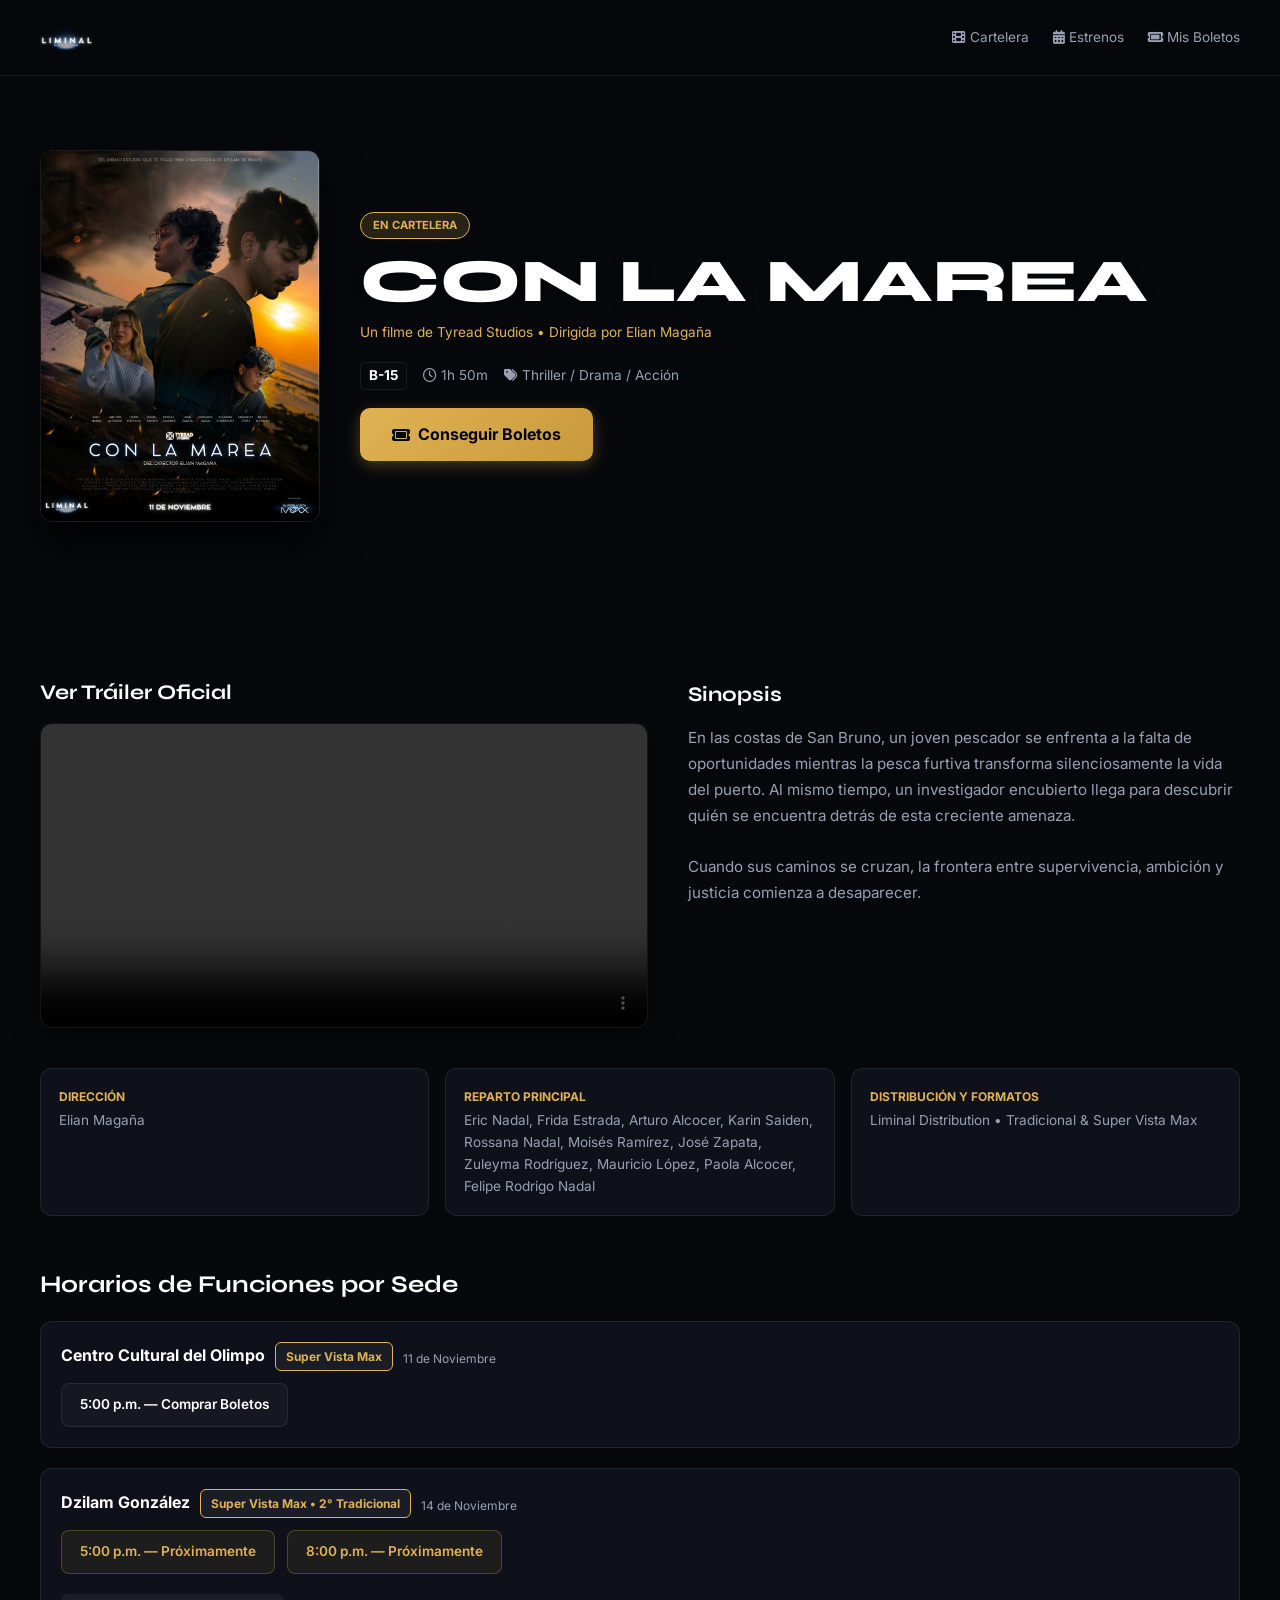
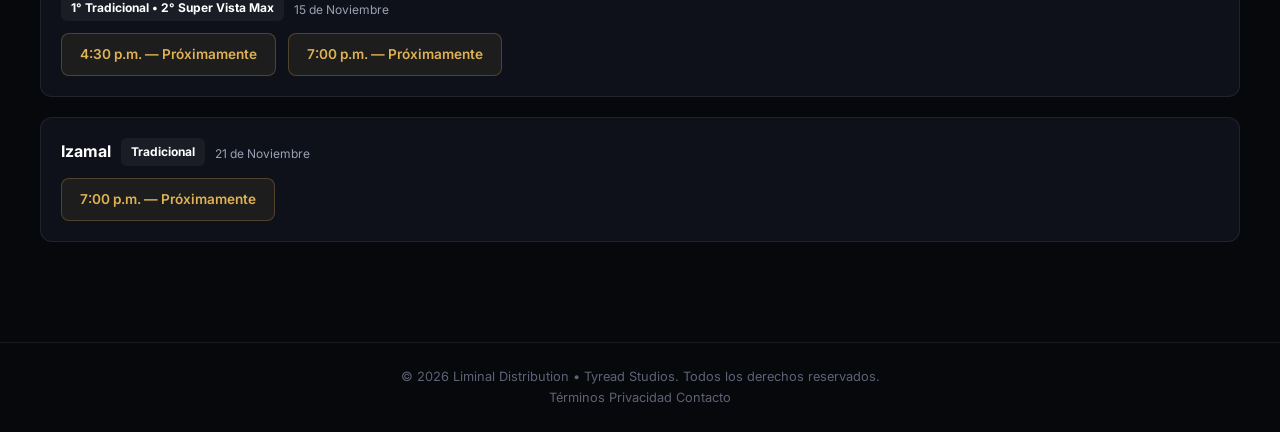
==== index.html @ 0b99918a "Add files via upload" ====
<!DOCTYPE html>
<html lang="es">
<head>
  <meta charset="UTF-8">
  <meta name="viewport" content="width=device-width, initial-scale=1.0">
  <title>Liminal Distribution - Con la Marea</title>
  <link rel="stylesheet" href="https://cdnjs.cloudflare.com/ajax/libs/font-awesome/6.4.0/css/all.min.css">
  <link rel="icon" type="image/png" href="img/icono.png">
  <link rel="stylesheet" href="style.css">
</head>
<body>
  <!-- HEADER -->
  <header class="header">
    <div class="container nav-container">
      <a href="index.html" class="logo-link">
        <img src="img/5.png" alt="Liminal Distribution" class="main-logo">
      </a>
      <nav class="nav-menu">
        <a href="#"><i class="fa-solid fa-film"></i> Cartelera</a>
        <a href="#"><i class="fa-solid fa-calendar-days"></i> Estrenos</a>
        <a href="#"><i class="fa-solid fa-ticket"></i> Mis Boletos</a>
      </nav>
    </div>
  </header>

  <!-- HERO SECTION -->
  <section class="hero-section">
    <video class="hero-video" autoplay loop muted playsinline>
      <source src="Videos/trailer.mp4" type="video/mp4">
      Tu navegador no soporta videos HTML5.
    </video>
    <div class="hero-overlay"></div>
    <div class="container hero-content">
      <div class="poster-wrapper">
        <img src="img/POSTER CON LA MAREA.jpeg" alt="Póster Con La Marea" class="poster-img">
      </div>
      <div class="movie-info">
        <span class="badge">EN CARTELERA</span>
        <h1 class="movie-title">CON LA MAREA</h1>
        <p class="studio-tag">Un filme de Tyread Studios • Dirigida por Elian Magaña</p>
        <div class="movie-meta">
          <span class="rating">B-15</span>
          <span><i class="fa-regular fa-clock"></i> 1h 50m</span>
          <span><i class="fa-solid fa-tags"></i> Thriller / Drama / Acción</span>
        </div>
        <a href="#horarios" class="btn-primary">
          <i class="fa-solid fa-ticket"></i> Conseguir Boletos
        </a>
      </div>
    </div>
  </section>

  <main class="container main-content">
    <!-- TRÁILER + SINOPSIS -->
    <section class="trailer-synopsis-grid">
      <div class="trailer-box">
        <h2>Ver Tráiler Oficial</h2>
        <div class="trailer-container">
          <video class="trailer-video" controls>
            <source src="Videos/trailer.mp4" type="video/mp4">
            Tu navegador no soporta la reproducción de video.
          </video>
        </div>
      </div>
      <div class="synopsis-box">
        <h2>Sinopsis</h2>
        <p class="synopsis-text">
          En las costas de San Bruno, un joven pescador se enfrenta a la falta de oportunidades mientras la pesca furtiva transforma silenciosamente la vida del puerto. Al mismo tiempo, un investigador encubierto llega para descubrir quién se encuentra detrás de esta creciente amenaza.<br><br>
          Cuando sus caminos se cruzan, la frontera entre supervivencia, ambición y justicia comienza a desaparecer.
        </p>
      </div>
    </section>

    <!-- CRÉDITOS -->
    <section class="movie-details">
      <div class="credits-grid">
        <div class="credit-item">
          <h3>Dirección</h3>
          <p>Elian Magaña</p>
        </div>
        <div class="credit-item">
          <h3>Reparto Principal</h3>
          <p>Eric Nadal, Frida Estrada, Arturo Alcocer, Karin Saiden, Rossana Nadal, Moisés Ramírez, José Zapata, Zuleyma Rodríguez, Mauricio López, Paola Alcocer, Felipe Rodrigo Nadal</p>
        </div>
        <div class="credit-item">
          <h3>Distribución y Formatos</h3>
          <p>Liminal Distribution • Tradicional & Super Vista Max</p>
        </div>
      </div>
    </section>

    <!-- HORARIOS & ENLACE DE COMPRA -->
    <section id="horarios" class="showtimes-section">
      <h2>Horarios de Funciones por Sede</h2>
      
      <div class="showtime-group">
        <div class="format-header">
          <h3>Centro Cultural del Olimpo</h3>
          <span class="format-tag imax">Super Vista Max</span>
          <span class="format-sub">11 de Noviembre</span>
        </div>
        <div class="showtime-list">
          <!-- ✅ ENLACE CORRECTO Y ASEGURADO -->
          <a href="asientos.html" class="time-slot" style="position:relative; z-index:999; cursor:pointer;">
            5:00 p.m. — Comprar Boletos
          </a>
        </div>
      </div>

      <div class="showtime-group">
        <div class="format-header">
          <h3>Dzilam González</h3>
          <span class="format-tag imax">Super Vista Max • 2° Tradicional</span>
          <span class="format-sub">14 de Noviembre</span>
        </div>
        <div class="showtime-list">
          <span class="time-slot soon">5:00 p.m. — Próximamente</span>
          <span class="time-slot soon">8:00 p.m. — Próximamente</span>
        </div>
        <div class="format-header" style="margin-top: 20px;">
          <span class="format-tag">1° Tradicional • 2° Super Vista Max</span>
          <span class="format-sub">15 de Noviembre</span>
        </div>
        <div class="showtime-list">
          <span class="time-slot soon">4:30 p.m. — Próximamente</span>
          <span class="time-slot soon">7:00 p.m. — Próximamente</span>
        </div>
      </div>

      <div class="showtime-group">
        <div class="format-header">
          <h3>Izamal</h3>
          <span class="format-tag">Tradicional</span>
          <span class="format-sub">21 de Noviembre</span>
        </div>
        <div class="showtime-list">
          <span class="time-slot soon">7:00 p.m. — Próximamente</span>
        </div>
      </div>
    </section>
  </main>

  <footer class="footer">
    <div class="container footer-content">
      <p>&copy; 2026 Liminal Distribution • Tyread Studios. Todos los derechos reservados.</p>
      <div class="footer-links">
        <a href="#">Términos</a>
        <a href="#">Privacidad</a>
        <a href="#">Contacto</a>
      </div>
    </div>
  </footer>
</body>
</html>
---- style.css ----
/* =========================================================
   LIMINAL DISTRIBUTION - ESTILOS ELEGANTES Y CINEMATOGRÁFICOS
========================================================= */
@import url('https://fonts.googleapis.com/css2?family=Inter:wght@300;400;500;600;700&family=Syne:wght@700;800;900&display=swap');

:root {
  --bg-dark: #07080c;
  --bg-card: rgba(16, 19, 27, 0.9);
  --bg-card-hover: #1b202e;
  
  --text-main: #ffffff;
  --text-muted: #9aa0b4;
  --text-dim: #5d6375;
  
  --primary: #e50914;
  --primary-hover: #ff1f2a;
  --primary-glow: rgba(229, 9, 20, 0.4);
  
  --gold: #dfb253;
  --gold-glow: rgba(223, 178, 83, 0.25);
  
  --border-subtle: rgba(255, 255, 255, 0.08);
  --font-heading: 'Syne', sans-serif;
  --font-body: 'Inter', sans-serif;
}

* {
  box-sizing: border-box;
  margin: 0;
  padding: 0;
}

body {
  background-color: var(--bg-dark);
  color: var(--text-main);
  font-family: var(--font-body);
  line-height: 1.6;
  -webkit-font-smoothing: antialiased;
}

a {
  color: inherit;
  text-decoration: none;
}

.container {
  width: min(1200px, calc(100% - 32px));
  margin: 0 auto;
}

/* HEADER & LOGO */
.header {
  position: sticky;
  top: 0;
  z-index: 100;
  background: rgba(7, 8, 12, 0.92);
  backdrop-filter: blur(16px);
  border-bottom: 1px solid var(--border-subtle);
}

.nav-container {
  min-height: 75px;
  display: flex;
  align-items: center;
  justify-content: space-between;
}

.main-logo {
  max-height: 42px;
  width: auto;
  display: block;
  object-fit: contain;
}

.nav-menu {
  display: flex;
  gap: 24px;
}

.nav-menu a, .back-link {
  color: var(--text-muted);
  font-size: 0.85rem;
  transition: color 0.2s ease;
}

.nav-menu a:hover, .back-link:hover {
  color: var(--gold);
}

/* HERO SECTION CON VIDEO DE FONDO */
.hero-section {
  position: relative;
  min-height: 520px;
  display: flex;
  align-items: center;
  overflow: hidden;
}

.hero-video {
  position: absolute;
  top: 50%;
  left: 50%;
  min-width: 100%;
  min-height: 100%;
  width: auto;
  height: auto;
  z-index: 0;
  transform: translate(-50%, -50%);
  object-fit: cover;
  filter: brightness(0.4) contrast(1.1);
}

.hero-overlay {
  position: absolute;
  inset: 0;
  z-index: 1;
  background: linear-gradient(180deg, rgba(7,8,12,0.4) 0%, rgba(7,8,12,0.7) 60%, var(--bg-dark) 100%);
}

.hero-content {
  position: relative;
  z-index: 2;
  display: grid;
  grid-template-columns: 280px 1fr;
  gap: 40px;
  align-items: center;
  padding: 60px 0;
}

.poster-wrapper {
  max-width: 280px;
  width: 100%;
  border-radius: 12px;
  overflow: hidden;
  box-shadow: 0 20px 40px rgba(0, 0, 0, 0.8);
  border: 1px solid var(--border-subtle);
}

.poster-img {
  width: 100%;
  height: auto;
  display: block;
  object-fit: cover;
}

.badge {
  display: inline-block;
  padding: 4px 12px;
  background: rgba(223, 178, 83, 0.15);
  border: 1px solid var(--gold);
  border-radius: 20px;
  color: var(--gold);
  font-size: 0.7rem;
  font-weight: 700;
  text-transform: uppercase;
}

.movie-title {
  font-family: var(--font-heading);
  font-size: clamp(2.2rem, 5vw, 3.8rem);
  font-weight: 800;
  line-height: 1.1;
  color: #ffffff;
  margin-top: 10px;
  text-shadow: 0 2px 10px rgba(0,0,0,0.5);
}

.studio-tag {
  color: var(--gold);
  font-size: 0.85rem;
  margin-top: 6px;
}

.movie-meta {
  display: flex;
  align-items: center;
  gap: 16px;
  margin: 18px 0;
  color: var(--text-muted);
  font-size: 0.85rem;
  flex-wrap: wrap;
}

.rating {
  padding: 2px 8px;
  border: 1px solid var(--border-subtle);
  border-radius: 4px;
  color: #fff;
  font-weight: 700;
}

.btn-primary {
  display: inline-flex;
  align-items: center;
  gap: 8px;
  padding: 12px 28px;
  background: var(--primary);
  color: #fff;
  border-radius: 8px;
  font-weight: 700;
  transition: all 0.25s ease;
  border: none;
  cursor: pointer;
  font-size: 1rem;
}

.btn-primary:hover {
  background: var(--primary-hover);
  transform: translateY(-2px);
  box-shadow: 0 6px 20px var(--primary-glow);
}

/* CONTENIDO Y HORARIOS */
.main-content {
  padding: 40px 0;
}

.main-content h2 {
  font-family: var(--font-heading);
  font-size: 1.5rem;
  margin-bottom: 16px;
  color: #fff;
}

.synopsis-text {
  color: var(--text-muted);
  font-size: 0.95rem;
  max-width: 800px;
  line-height: 1.7;
}

.credits-grid {
  display: grid;
  grid-template-columns: repeat(auto-fit, minmax(220px, 1fr));
  gap: 16px;
  margin-top: 24px;
}

.credit-item {
  padding: 18px;
  background: var(--bg-card);
  border: 1px solid var(--border-subtle);
  border-radius: 12px;
}

.credit-item h3 {
  color: var(--gold);
  font-size: 0.75rem;
  text-transform: uppercase;
  margin-bottom: 4px;
}

.credit-item p {
  color: var(--text-muted);
  font-size: 0.85rem;
}

.showtimes-section {
  margin-top: 50px;
}

.showtime-group {
  padding: 20px;
  background: var(--bg-card);
  border: 1px solid var(--border-subtle);
  border-radius: 12px;
  margin-bottom: 20px;
}

.format-header {
  display: flex;
  align-items: center;
  gap: 10px;
  flex-wrap: wrap;
}

.format-header h3 {
  font-size: 1rem;
}

.format-tag {
  display: inline-block;
  padding: 4px 10px;
  background: rgba(255, 255, 255, 0.05);
  border-radius: 6px;
  font-size: 0.75rem;
  font-weight: 700;
}

.format-tag.imax {
  color: var(--gold);
  border: 1px solid var(--gold);
}

.format-sub {
  display: block;
  color: var(--text-muted);
  font-size: 0.75rem;
  margin-top: 4px;
}

.showtime-list {
  display: flex;
  gap: 12px;
  margin-top: 12px;
  flex-wrap: wrap;
}

.time-slot {
  padding: 10px 18px;
  background: #151821;
  border: 1px solid var(--border-subtle);
  border-radius: 8px;
  font-size: 0.85rem;
  font-weight: 600;
  transition: all 0.2s ease;
}

.time-slot:hover {
  background: var(--primary);
  border-color: var(--primary);
}

/* =========================================================
   MAPA DE ASIENTOS — AJUSTADO AL PLANO FÍSICO
========================================================= */
.lz-seat-page {
  padding: 30px 0;
}

.lz-booking-header {
  margin-bottom: 24px;
}

.back-btn {
  color: var(--text-muted);
  font-size: 0.85rem;
  display: inline-flex;
  align-items: center;
  gap: 6px;
  margin-bottom: 12px;
}

.back-btn:hover {
  color: var(--gold);
}

.lz-movie-heading h1 {
  font-family: var(--font-heading);
  font-size: 1.8rem;
  margin: 4px 0;
}

.lz-eyebrow {
  color: var(--gold);
  font-size: 0.7rem;
  font-weight: 700;
  letter-spacing: 2px;
  text-transform: uppercase;
}

.lz-booking-layout {
  display: grid;
  grid-template-columns: 1fr 320px;
  gap: 24px;
}

.lz-map-card {
  background: var(--bg-card);
  border: 1px solid var(--border-subtle);
  border-radius: 16px;
  padding: 24px;
  display: flex;
  flex-direction: column;
}

.lz-map-header {
  display: flex;
  justify-content: space-between;
  align-items: flex-start;
  flex-wrap: wrap;
  gap: 16px;
  margin-bottom: 16px;
}

.lz-section-label {
  color: var(--gold);
  font-size: 0.7rem;
  font-weight: 700;
  text-transform: uppercase;
}

.lz-map-card h2 {
  font-size: 1.2rem;
  margin: 4px 0;
}

.lz-map-card p {
  font-size: 0.85rem;
  color: var(--text-muted);
}

.lz-timer {
  display: flex;
  align-items: center;
  gap: 10px;
  padding: 8px 14px;
  background: rgba(255,255,255,0.03);
  border: 1px solid var(--border-subtle);
  border-radius: 8px;
  white-space: nowrap;
}

.lz-timer small {
  display: block;
  font-size: 0.7rem;
  color: var(--text-dim);
}

.lz-seat-status {
  display: flex;
  justify-content: center;
  gap: 24px;
  margin: 20px 0;
  font-size: 0.8rem;
  color: var(--text-muted);
  flex-wrap: wrap;
}

.lz-status-dot {
  display: inline-block;
  width: 12px;
  height: 12px;
  border-radius: 3px;
  margin-right: 6px;
  vertical-align: middle;
}

.lz-status-dot.available { background: #222630; border: 1px solid #383e4e; }
.lz-status-dot.selected { background: var(--primary); }
.lz-status-dot.occupied { background: #0d0e12; border: 1px solid #1a1d25; }

/* ESCENARIO / PANTALLA */
.lz-screen-zone {
  text-align: center;
  margin-bottom: 30px;
}

.lz-screen {
  height: 8px;
  background: linear-gradient(180deg, #ffffff 0%, rgba(255,255,255,0.1) 100%);
  border-radius: 50% 50% 0 0 / 100% 100% 0 0;
  box-shadow: 0 0 20px rgba(255,255,255,0.5);
  max-width: 400px;
  margin: 0 auto;
}

.lz-screen-text {
  font-size: 0.65rem;
  letter-spacing: 3px;
  color: var(--text-dim);
  margin-top: 8px;
}

/* MAPA DE ASIENTOS */
.lz-theater-scroll {
  width: 100%;
  overflow-x: auto;
  padding-bottom: 12px;
}

.lz-theater-map {
  display: flex;
  flex-direction: column;
  align-items: center;
  gap: 8px;
  min-width: 580px;
  margin: 0 auto;
}

.lz-seat-row {
  display: flex;
  align-items: center;
  gap: 8px;
}

/* Separación visual después de la fila I */
.lz-seat-row.row-separator {
  margin-top: 20px;
  padding-top: 12px;
  border-top: 1px dashed rgba(255, 255, 255, 0.1);
}

.lz-row-label {
  width: 20px;
  color: var(--gold);
  font-size: 0.75rem;
  font-weight: 700;
  text-align: center;
  flex-shrink: 0;
}

.lz-seat-group {
  display: flex;
  gap: 5px;
}

/* Asiento individual */
.lz-seat {
  width: 26px;
  height: 26px;
  background-color: #222630;
  border: 1px solid #383e4e;
  border-radius: 4px;
  color: #a0a6b8;
  font-size: 0.65rem;
  font-weight: 600;
  cursor: pointer;
  display: inline-flex;
  align-items: center;
  justify-content: center;
  transition: all 0.15s ease;
  flex-shrink: 0;
}

.lz-seat:hover:not(:disabled) {
  border-color: var(--gold);
  color: #fff;
  transform: scale(1.08);
}

.lz-seat.selected {
  background-color: var(--primary);
  border-color: #ff4d55;
  color: #fff;
  box-shadow: 0 0 8px var(--primary-glow);
}

.lz-seat.occupied {
  background-color: #0d0e12;
  border-color: transparent;
  color: #2a2d38;
  cursor: not-allowed;
  opacity: 0.6;
}

/* BOTÓN LIMPIAR */
.lz-map-footer {
  margin-top: 20px;
  display: flex;
  justify-content: flex-start;
}

.lz-clear-btn {
  display: inline-flex;
  align-items: center;
  gap: 8px;
  padding: 8px 16px;
  background: rgba(255, 255, 255, 0.04);
  border: 1px solid var(--border-subtle);
  border-radius: 6px;
  color: var(--text-muted);
  font-size: 0.8rem;
  font-weight: 500;
  cursor: pointer;
  transition: all 0.2s ease;
}

.lz-clear-btn:hover {
  background: rgba(255, 255, 255, 0.08);
  color: #fff;
  border-color: rgba(255, 255, 255, 0.2);
}

/* RESUMEN */
.lz-summary-card {
  background: var(--bg-card);
  border: 1px solid var(--border-subtle);
  border-radius: 16px;
  padding: 24px;
  display: flex;
  flex-direction: column;
  gap: 16px;
  position: sticky;
  top: 90px;
}

.lz-summary-heading {
  display: flex;
  align-items: center;
  gap: 12px;
}

.lz-summary-icon {
  width: 40px;
  height: 40px;
  background: rgba(223, 178, 83, 0.1);
  color: var(--gold);
  border-radius: 8px;
  display: flex;
  align-items: center;
  justify-content: center;
  font-size: 1.1rem;
}

.lz-summary-heading span {
  font-size: 0.75rem;
  color: var(--text-dim);
  text-transform: uppercase;
  letter-spacing: 1px;
}

.lz-summary-card h2 {
  font-size: 1.1rem;
}

.lz-film-box {
  display: flex;
  align-items: center;
  gap: 12px;
  padding: 12px;
  background: rgba(0,0,0,0.3);
  border-radius: 8px;
}

.lz-film-icon {
  color: var(--gold);
  font-size: 1.2rem;
}

.lz-film-box strong {
  display: block;
  font-size: 0.9rem;
}

.lz-film-box span {
  font-size: 0.8rem;
  color: var(--text-muted);
}

.lz-summary-list {
  display: flex;
  flex-direction: column;
  gap: 10px;
}

.lz-summary-row {
  display: flex;
  justify-content: space-between;
  font-size: 0.85rem;
  color: var(--text-muted);
}

.lz-summary-row strong {
  color: #fff;
}

.lz-divider {
  height: 1px;
  background: var(--border-subtle);
}

.lz-total {
  display: flex;
  justify-content: space-between;
  align-items: center;
  font-size: 1.1rem;
  font-weight: 700;
  padding-top: 4px;
}

.lz-pay-btn {
  width: 100%;
  padding: 14px;
  border: none;
  border-radius: 8px;
  background: #222630;
  color: var(--text-dim);
  font-weight: 700;
  cursor: not-allowed;
  transition: all 0.2s ease;
  font-size: 1rem;
}

.lz-pay-btn.active {
  background: var(--primary);
  color: #fff;
  cursor: pointer;
}

.lz-pay-btn.active:hover {
  background: var(--primary-hover);
  box-shadow: 0 4px 15px var(--primary-glow);
  transform: translateY(-1px);
}

.lz-security {
  text-align: center;
  font-size: 0.75rem;
  color: var(--text-dim);
}

/* RESPONSIVE */
@media (max-width: 850px) {
  .lz-booking-layout {
    grid-template-columns: 1fr;
  }
  .lz-summary-card {
    position: static;
  }
}
/* =========================================================
   ESTILOS PARA ASIENTOS ACCESIBLES
========================================================= */
.lz-status-dot.accessible { 
  background: #2385bb; 
  border: 1px solid #2ea4e0; 
}

.lz-seat-accessible {
  background-color: #1a4d6b;
  border-color: #2385bb;
  color: #94d2f0;
  width: 36px;
}

.lz-seat-accessible:hover:not(:disabled) {
  border-color: #5ac8fa;
  color: #fff;
  transform: scale(1.08);
}

.lz-seat-accessible.selected {
  background-color: #2385bb;
  border-color: #5ac8fa;
  color: #fff;
  box-shadow: 0 0 8px rgba(90, 200, 250, 0.4);
}

/* Botón de pago como enlace */
a.lz-pay-btn {
  text-decoration: none;
  display: inline-flex;
  align-items: center;
  justify-content: center;
  gap: 8px;
}

a.lz-pay-btn:disabled {
  pointer-events: none;
}
/* =========================================================
   PIE DE PÁGINA
========================================================= */
.footer {
  text-align: center;
  padding: 24px 0;
  margin-top: 40px;
  border-top: 1px solid var(--border-subtle);
  color: var(--text-dim);
  font-size: 0.8rem;
}

/* Asientos accesibles */
.lz-status-dot.accessible { 
  background: #2385bb; 
  border: 1px solid #2ea4e0; 
}

.lz-seat-accessible {
  background-color: #1a4d6b;
  border-color: #2385bb;
  color: #94d2f0;
  width: 36px;
}

.lz-seat-accessible:hover:not(:disabled) {
  border-color: #5ac8fa;
  color: #fff;
  transform: scale(1.08);
}

.lz-seat-accessible.selected {
  background-color: #2385bb;
  border-color: #5ac8fa;
  color: #fff;
  box-shadow: 0 0 8px rgba(90, 200, 250, 0.4);
}

/* Botón de pago como enlace */
a.lz-pay-btn {
  text-decoration: none;
  display: inline-flex;
  align-items: center;
  justify-content: center;
  gap: 8px;
}

a.lz-pay-btn:disabled {
  pointer-events: none;
}
/* =========================================================
   TRÁILER ABAJO — SIN PÓSTER EN EL VIDEO
========================================================= */
.trailer-section {
  margin: 40px 0;
}

.trailer-section h2 {
  font-family: var(--font-heading);
  font-size: 1.3rem;
  margin-bottom: 14px;
  color: #fff;
}

.trailer-container {
  max-width: 720px;
  width: 100%;
  border-radius: 12px;
  overflow: hidden;
  border: 1px solid var(--border-subtle);
  background: #000;
  box-shadow: 0 6px 24px rgba(0, 0, 0, 0.5);
}

.trailer-video {
  width: 100%;
  height: auto;
  display: block;
}

/* =========================================================
   HORARIOS — ESTILO "PRÓXIMAMENTE"
========================================================= */
.time-slot.soon {
  background: rgba(223, 178, 83, 0.08);
  border-color: rgba(223, 178, 83, 0.25);
  color: var(--gold);
  cursor: default;
  pointer-events: none;
}

.time-slot.soon:hover {
  background: rgba(223, 178, 83, 0.12);
  border-color: var(--gold);
}
/* =========================================================
   TRÁILER Y SINOPSIS — LADO A LADO BIEN ALINEADOS
========================================================= */
.trailer-synopsis-grid {
  display: grid;
  grid-template-columns: 1.1fr 1fr;
  gap: 40px;
  align-items: start;
  margin: 40px 0;
  width: 100%;
}

.trailer-box h2,
.synopsis-box h2 {
  font-family: var(--font-heading);
  font-size: 1.3rem;
  margin-bottom: 14px;
  color: #fff;
}

.trailer-container {
  width: 100%;
  border-radius: 12px;
  overflow: hidden;
  border: 1px solid var(--border-subtle);
  background: #000;
  box-shadow: 0 6px 24px rgba(0, 0, 0, 0.5);
}

.trailer-video {
  width: 100%;
  height: auto;
  display: block;
}

.synopsis-box {
  padding-top: 2px;
}

.synopsis-text {
  color: var(--text-muted);
  font-size: 0.95rem;
  line-height: 1.7;
  margin: 0;
}

/* =========================================================
   HORARIOS — PRÓXIMAMENTE
========================================================= */
.time-slot.soon {
  background: rgba(223, 178, 83, 0.08);
  border-color: rgba(223, 178, 83, 0.25);
  color: var(--gold);
  cursor: default;
  pointer-events: none;
}

.time-slot.soon:hover {
  background: rgba(223, 178, 83, 0.12);
  border-color: var(--gold);
}

/* En móvil se apilan */
@media (max-width: 850px) {
  .trailer-synopsis-grid {
    grid-template-columns: 1fr;
  }
}
/* =========================================================
   LIMINAL DISTRIBUTION - ESTILOS ELEGANTES Y CINEMATOGRÁFICOS
========================================================= */
@import url('https://fonts.googleapis.com/css2?family=Inter:wght@300;400;500;600;700&family=Syne:wght@700;800;900&display=swap');

:root {
  --bg-dark: #07080c;
  --bg-card: rgba(16, 19, 27, 0.9);
  --bg-card-hover: #1b202e;
  
  --text-main: #ffffff;
  --text-muted: #9aa0b4;
  --text-dim: #5d6375;
  
  --primary: #e50914;
  --primary-hover: #ff1f2a;
  --primary-glow: rgba(229, 9, 20, 0.4);
  
  --gold: #dfb253;
  --gold-glow: rgba(223, 178, 83, 0.25);
  
  --border-subtle: rgba(255, 255, 255, 0.08);
  
  --font-heading: 'Syne', sans-serif;
  --font-body: 'Inter', sans-serif;
}

* {
  box-sizing: border-box;
  margin: 0;
  padding: 0;
}

body {
  background-color: var(--bg-dark);
  color: var(--text-main);
  font-family: var(--font-body);
  line-height: 1.6;
  -webkit-font-smoothing: antialiased;
}

a {
  color: inherit;
  text-decoration: none;
}

.container {
  width: min(1200px, calc(100% - 32px));
  margin: 0 auto;
}

/* HEADER & LOGO */
.header {
  position: sticky;
  top: 0;
  z-index: 100;
  background: rgba(7, 8, 12, 0.92);
  backdrop-filter: blur(16px);
  border-bottom: 1px solid var(--border-subtle);
}

.nav-container {
  min-height: 75px;
  display: flex;
  align-items: center;
  justify-content: space-between;
}

.main-logo {
  max-height: 42px;
  width: auto;
  display: block;
  object-fit: contain;
}

.nav-menu a, .back-link {
  color: var(--text-muted);
  font-size: 0.85rem;
  transition: color 0.2s ease;
}

.nav-menu a:hover, .back-link:hover {
  color: var(--gold);
}

/* MAPA DE ASIENTOS */
.lz-seat-page {
  padding: 30px 0;
}

.lz-booking-header {
  margin-bottom: 24px;
}

.back-btn {
  color: var(--text-muted);
  font-size: 0.85rem;
  display: inline-flex;
  align-items: center;
  gap: 6px;
  margin-bottom: 12px;
}

.back-btn:hover {
  color: var(--gold);
}

.lz-movie-heading h1 {
  font-family: var(--font-heading);
  font-size: 1.8rem;
  margin: 4px 0;
}

.lz-eyebrow {
  color: var(--gold);
  font-size: 0.7rem;
  font-weight: 700;
  letter-spacing: 2px;
  text-transform: uppercase;
}

.lz-booking-layout {
  display: grid;
  grid-template-columns: 1fr 320px;
  gap: 24px;
}

.lz-map-card {
  background: var(--bg-card);
  border: 1px solid var(--border-subtle);
  border-radius: 16px;
  padding: 24px;
  display: flex;
  flex-direction: column;
}

.lz-map-header {
  display: flex;
  justify-content: space-between;
  align-items: flex-start;
  flex-wrap: wrap;
  gap: 16px;
  margin-bottom: 16px;
}

.lz-section-label {
  color: var(--gold);
  font-size: 0.7rem;
  font-weight: 700;
  text-transform: uppercase;
}

.lz-map-card h2 {
  font-size: 1.2rem;
  margin: 4px 0;
}

.lz-map-card p {
  font-size: 0.85rem;
  color: var(--text-muted);
}

.lz-timer {
  display: flex;
  align-items: center;
  gap: 10px;
  padding: 8px 14px;
  background: rgba(255,255,255,0.03);
  border: 1px solid var(--border-subtle);
  border-radius: 8px;
  white-space: nowrap;
}

.lz-timer small {
  display: block;
  font-size: 0.7rem;
  color: var(--text-dim);
}

.lz-seat-status {
  display: flex;
  justify-content: center;
  gap: 24px;
  margin: 20px 0;
  font-size: 0.8rem;
  color: var(--text-muted);
  flex-wrap: wrap;
}

.lz-status-dot {
  display: inline-block;
  width: 12px;
  height: 12px;
  border-radius: 3px;
  margin-right: 6px;
  vertical-align: middle;
}

.lz-status-dot.available { background: #222630; border: 1px solid #383e4e; }
.lz-status-dot.selected { background: var(--primary); }
.lz-status-dot.occupied { background: #0d0e12; border: 1px solid #1a1d25; }
.lz-status-dot.accessible { background: #2385bb; border: 1px solid #2ea4e0; }

/* ESCENARIO / PANTALLA */
.lz-screen-zone {
  text-align: center;
  margin-bottom: 30px;
}

.lz-screen {
  height: 8px;
  background: linear-gradient(180deg, #ffffff 0%, rgba(255,255,255,0.1) 100%);
  border-radius: 50% 50% 0 0 / 100% 100% 0 0;
  box-shadow: 0 0 20px rgba(255,255,255,0.5);
  max-width: 400px;
  margin: 0 auto;
}

.lz-screen-text {
  font-size: 0.65rem;
  letter-spacing: 3px;
  color: var(--text-dim);
  margin-top: 8px;
}

/* MAPA DE ASIENTOS */
.lz-theater-scroll {
  width: 100%;
  overflow-x: auto;
  padding-bottom: 12px;
}

.lz-theater-map {
  display: flex;
  flex-direction: column;
  align-items: center;
  gap: 8px;
  min-width: 580px;
  margin: 0 auto;
}

.lz-seat-row {
  display: flex;
  align-items: center;
  gap: 8px;
}

.lz-seat-row.row-separator {
  margin-top: 20px;
  padding-top: 12px;
  border-top: 1px dashed rgba(255, 255, 255, 0.1);
}

.lz-row-label {
  width: 20px;
  color: var(--gold);
  font-size: 0.75rem;
  font-weight: 700;
  text-align: center;
  flex-shrink: 0;
}

.lz-seat-group {
  display: flex;
  gap: 5px;
}

.lz-seat {
  width: 26px;
  height: 26px;
  background-color: #222630;
  border: 1px solid #383e4e;
  border-radius: 4px;
  color: #a0a6b8;
  font-size: 0.65rem;
  font-weight: 600;
  cursor: pointer;
  display: inline-flex;
  align-items: center;
  justify-content: center;
  transition: all 0.15s ease;
  flex-shrink: 0;
}

.lz-seat:hover:not(:disabled) {
  border-color: var(--gold);
  color: #fff;
  transform: scale(1.08);
}

.lz-seat.selected {
  background-color: var(--primary);
  border-color: #ff4d55;
  color: #fff;
  box-shadow: 0 0 8px var(--primary-glow);
}

.lz-seat.occupied {
  background-color: #0d0e12;
  border-color: transparent;
  color: #2a2d38;
  cursor: not-allowed;
  opacity: 0.6;
}

.lz-seat-accessible {
  background-color: #1a4d6b;
  border-color: #2385bb;
  color: #94d2f0;
  width: 36px;
}

.lz-seat-accessible:hover:not(:disabled) {
  border-color: #5ac8fa;
  color: #fff;
  transform: scale(1.08);
}

.lz-seat-accessible.selected {
  background-color: #2385bb;
  border-color: #5ac8fa;
  color: #fff;
  box-shadow: 0 0 8px rgba(90, 200, 250, 0.4);
}

/* BOTÓN LIMPIAR */
.lz-map-footer {
  margin-top: 20px;
  display: flex;
  justify-content: flex-start;
}

.lz-clear-btn {
  display: inline-flex;
  align-items: center;
  gap: 8px;
  padding: 8px 16px;
  background: rgba(255, 255, 255, 0.04);
  border: 1px solid var(--border-subtle);
  border-radius: 6px;
  color: var(--text-muted);
  font-size: 0.8rem;
  font-weight: 500;
  cursor: pointer;
  transition: all 0.2s ease;
}

.lz-clear-btn:hover {
  background: rgba(255, 255, 255, 0.08);
  color: #fff;
  border-color: rgba(255, 255, 255, 0.2);
}

/* RESUMEN */
.lz-summary-card {
  background: var(--bg-card);
  border: 1px solid var(--border-subtle);
  border-radius: 16px;
  padding: 24px;
  display: flex;
  flex-direction: column;
  gap: 16px;
  position: sticky;
  top: 90px;
}

.lz-summary-heading {
  display: flex;
  align-items: center;
  gap: 12px;
}

.lz-summary-icon {
  width: 40px;
  height: 40px;
  background: rgba(223, 178, 83, 0.1);
  color: var(--gold);
  border-radius: 8px;
  display: flex;
  align-items: center;
  justify-content: center;
  font-size: 1.1rem;
}

.lz-summary-heading span {
  font-size: 0.75rem;
  color: var(--text-dim);
  text-transform: uppercase;
  letter-spacing: 1px;
}

.lz-summary-card h2 {
  font-size: 1.1rem;
}

.lz-film-box {
  display: flex;
  align-items: center;
  gap: 12px;
  padding: 12px;
  background: rgba(0,0,0,0.3);
  border-radius: 8px;
}

.lz-film-icon {
  color: var(--gold);
  font-size: 1.2rem;
}

.lz-film-box strong {
  display: block;
  font-size: 0.9rem;
}

.lz-film-box span {
  font-size: 0.8rem;
  color: var(--text-muted);
}

.lz-summary-list {
  display: flex;
  flex-direction: column;
  gap: 10px;
}

.lz-summary-row {
  display: flex;
  justify-content: space-between;
  font-size: 0.85rem;
  color: var(--text-muted);
}

.lz-summary-row strong {
  color: #fff;
}

.lz-divider {
  height: 1px;
  background: var(--border-subtle);
}

.lz-total {
  display: flex;
  justify-content: space-between;
  align-items: center;
  font-size: 1.1rem;
  font-weight: 700;
  padding-top: 4px;
}

.lz-pay-btn {
  width: 100%;
  padding: 14px;
  border: none;
  border-radius: 8px;
  background: #222630;
  color: var(--text-dim);
  font-weight: 700;
  cursor: not-allowed;
  transition: all 0.2s ease;
  font-size: 1rem;
}

.lz-pay-btn.active {
  background: var(--primary);
  color: #fff;
  cursor: pointer;
}

.lz-pay-btn.active:hover {
  background: var(--primary-hover);
  box-shadow: 0 4px 15px var(--primary-glow);
  transform: translateY(-1px);
}

.lz-security {
  text-align: center;
  font-size: 0.75rem;
  color: var(--text-dim);
}

/* BOLETO DIGITAL */
.ticket-section {
  margin-top: 50px;
  display: none;
  animation: fadeIn 0.5s ease;
}

@keyframes fadeIn {
  from { opacity: 0; transform: translateY(20px); }
  to { opacity: 1; transform: translateY(0); }
}

.ticket-container {
  background: #ffffff;
  color: #000;
  border-radius: 16px;
  overflow: hidden;
  box-shadow: 0 10px 40px rgba(0,0,0,0.3);
  max-width: 800px;
  margin: 0 auto;
  position: relative;
}

.ticket-logo {
  text-align: center;
  padding: 24px 24px 0;
  background: #fff;
}

.max-logo {
  max-width: 320px;
  width: 100%;
  height: auto;
}

.ticket-body {
  display: grid;
  grid-template-columns: 3fr 1fr;
  gap: 24px;
  padding: 24px;
  border-top: 2px dashed #ddd;
  border-bottom: 2px dashed #ddd;
}

.ticket-movie {
  font-family: var(--font-heading);
  font-size: 1.8rem;
  font-weight: 800;
  color: #000;
  margin: 0 0 4px;
}

.ticket-studio {
  color: #666;
  font-size: 0.85rem;
  margin-bottom: 20px;
}

.ticket-info-grid {
  display: grid;
  grid-template-columns: repeat(2, 1fr);
  gap: 16px;
}

.ticket-label {
  display: block;
  font-size: 0.7rem;
  text-transform: uppercase;
  letter-spacing: 1px;
  color: #999;
  font-weight: 600;
  margin-bottom: 2px;
}

.ticket-value {
  font-size: 0.95rem;
  font-weight: 700;
  color: #000;
  margin: 0;
}

.ticket-right {
  display: flex;
  flex-direction: column;
  align-items: center;
  justify-content: center;
  border-left: 2px dashed #ddd;
  padding-left: 24px;
}

.ticket-qr {
  font-size: 3rem;
  color: #000;
  margin-bottom: 12px;
}

.ticket-id {
  font-size: 0.75rem;
  color: #666;
  font-family: monospace;
}

.ticket-footer {
  text-align: center;
  padding: 16px 24px;
  background: #f8f8f8;
  font-size: 0.75rem;
  color: #888;
}

.ticket-actions {
  text-align: center;
  margin-top: 24px;
}

.btn-primary {
  display: inline-flex;
  align-items: center;
  gap: 8px;
  padding: 12px 28px;
  background: var(--primary);
  color: #fff;
  border-radius: 8px;
  font-weight: 700;
  transition: all 0.25s ease;
  border: none;
  cursor: pointer;
  font-size: 1rem;
}

.btn-primary:hover {
  background: var(--primary-hover);
  transform: translateY(-2px);
  box-shadow: 0 6px 20px var(--primary-glow);
}

.ticket-note {
  margin-top: 10px;
  font-size: 0.8rem;
  color: var(--text-muted);
}

/* IMPRESIÓN */
@media print {
  body * {
    visibility: hidden;
  }
  .ticket-container, .ticket-container * {
    visibility: visible;
  }
  .ticket-container {
    position: absolute;
    left: 0;
    top: 0;
    width: 100%;
    box-shadow: none;
  }
  .ticket-actions, .header, footer, .lz-booking-layout {
    display: none !important;
  }
}

/* RESPONSIVE */
@media (max-width: 850px) {
  .lz-booking-layout {
    grid-template-columns: 1fr;
  }
  .lz-summary-card {
    position: static;
  }
}

@media (max-width: 600px) {
  .ticket-body {
    grid-template-columns: 1fr;
  }
  .ticket-right {
    border-left: none;
    border-top: 2px dashed #ddd;
    padding-left: 0;
    padding-top: 20px;
  }
  .ticket-info-grid {
    grid-template-columns: 1fr 1fr;
  }
}

/* PIE DE PÁGINA */
.footer {
  text-align: center;
  padding: 24px 0;
  margin-top: 40px;
  border-top: 1px solid var(--border-subtle);
  color: var(--text-dim);
  font-size: 0.8rem;
}
/* =========================================================
   LIMINAL DISTRIBUTION - ESTILOS ELEGANTES Y CINEMATOGRÁFICOS
========================================================= */
@import url('https://fonts.googleapis.com/css2?family=Inter:wght@300;400;500;600;700&family=Syne:wght@700;800;900&display=swap');

:root {
  --bg-dark: #07080c;
  --bg-card: rgba(16, 19, 27, 0.9);
  --bg-card-hover: #1b202e;
  
  --text-main: #ffffff;
  --text-muted: #9aa0b4;
  --text-dim: #5d6375;
  
  --primary: #e50914;
  --primary-hover: #ff1f2a;
  --primary-glow: rgba(229, 9, 20, 0.4);
  
  --gold: #dfb253;
  --gold-soft: #f0d080;
  --gold-glow: rgba(223, 178, 83, 0.25);
  
  --border-subtle: rgba(255, 255, 255, 0.08);
  
  --font-heading: 'Syne', sans-serif;
  --font-body: 'Inter', sans-serif;
}

* {
  box-sizing: border-box;
  margin: 0;
  padding: 0;
}

body {
  background-color: var(--bg-dark);
  color: var(--text-main);
  font-family: var(--font-body);
  line-height: 1.6;
  -webkit-font-smoothing: antialiased;
}

a {
  color: inherit;
  text-decoration: none;
}

.container {
  width: min(1200px, calc(100% - 32px));
  margin: 0 auto;
}

/* HEADER & LOGO */
.header {
  position: sticky;
  top: 0;
  z-index: 100;
  background: rgba(7, 8, 12, 0.92);
  backdrop-filter: blur(16px);
  border-bottom: 1px solid var(--border-subtle);
}

.nav-container {
  min-height: 75px;
  display: flex;
  align-items: center;
  justify-content: space-between;
}

.main-logo {
  max-height: 42px;
  width: auto;
  display: block;
  object-fit: contain;
}

.nav-menu a, .back-link {
  color: var(--text-muted);
  font-size: 0.85rem;
  transition: color 0.2s ease;
}

.nav-menu a:hover, .back-link:hover {
  color: var(--gold);
}

/* MAPA DE ASIENTOS */
.lz-seat-page {
  padding: 30px 0;
}

.lz-booking-header {
  margin-bottom: 24px;
}

.back-btn {
  color: var(--text-muted);
  font-size: 0.85rem;
  display: inline-flex;
  align-items: center;
  gap: 6px;
  margin-bottom: 12px;
}

.back-btn:hover {
  color: var(--gold);
}

.lz-movie-heading h1 {
  font-family: var(--font-heading);
  font-size: 1.8rem;
  margin: 4px 0;
}

.lz-eyebrow {
  color: var(--gold);
  font-size: 0.7rem;
  font-weight: 700;
  letter-spacing: 2px;
  text-transform: uppercase;
}

.lz-booking-layout {
  display: grid;
  grid-template-columns: 1fr 320px;
  gap: 24px;
}

.lz-map-card {
  background: var(--bg-card);
  border: 1px solid var(--border-subtle);
  border-radius: 16px;
  padding: 24px;
  display: flex;
  flex-direction: column;
}

.lz-map-header {
  display: flex;
  justify-content: space-between;
  align-items: flex-start;
  flex-wrap: wrap;
  gap: 16px;
  margin-bottom: 16px;
}

.lz-section-label {
  color: var(--gold);
  font-size: 0.7rem;
  font-weight: 700;
  text-transform: uppercase;
}

.lz-map-card h2 {
  font-size: 1.2rem;
  margin: 4px 0;
}

.lz-map-card p {
  font-size: 0.85rem;
  color: var(--text-muted);
}

.lz-timer {
  display: flex;
  align-items: center;
  gap: 10px;
  padding: 8px 14px;
  background: rgba(255,255,255,0.03);
  border: 1px solid var(--border-subtle);
  border-radius: 8px;
  white-space: nowrap;
}

.lz-timer small {
  display: block;
  font-size: 0.7rem;
  color: var(--text-dim);
}

.lz-seat-status {
  display: flex;
  justify-content: center;
  gap: 24px;
  margin: 20px 0;
  font-size: 0.8rem;
  color: var(--text-muted);
  flex-wrap: wrap;
}

.lz-status-dot {
  display: inline-block;
  width: 12px;
  height: 12px;
  border-radius: 3px;
  margin-right: 6px;
  vertical-align: middle;
}

.lz-status-dot.available { background: #222630; border: 1px solid #383e4e; }
.lz-status-dot.selected { background: var(--primary); }
.lz-status-dot.occupied { background: #0d0e12; border: 1px solid #1a1d25; }
.lz-status-dot.accessible { background: #2385bb; border: 1px solid #2ea4e0; }

/* ESCENARIO / PANTALLA */
.lz-screen-zone {
  text-align: center;
  margin-bottom: 30px;
}

.lz-screen {
  height: 8px;
  background: linear-gradient(180deg, #ffffff 0%, rgba(255,255,255,0.1) 100%);
  border-radius: 50% 50% 0 0 / 100% 100% 0 0;
  box-shadow: 0 0 20px rgba(255,255,255,0.5);
  max-width: 400px;
  margin: 0 auto;
}

.lz-screen-text {
  font-size: 0.65rem;
  letter-spacing: 3px;
  color: var(--text-dim);
  margin-top: 8px;
}

/* MAPA DE ASIENTOS */
.lz-theater-scroll {
  width: 100%;
  overflow-x: auto;
  padding-bottom: 12px;
}

.lz-theater-map {
  display: flex;
  flex-direction: column;
  align-items: center;
  gap: 8px;
  min-width: 580px;
  margin: 0 auto;
}

.lz-seat-row {
  display: flex;
  align-items: center;
  gap: 8px;
}

.lz-seat-row.row-separator {
  margin-top: 20px;
  padding-top: 12px;
  border-top: 1px dashed rgba(255, 255, 255, 0.1);
}

.lz-row-label {
  width: 20px;
  color: var(--gold);
  font-size: 0.75rem;
  font-weight: 700;
  text-align: center;
  flex-shrink: 0;
}

.lz-seat-group {
  display: flex;
  gap: 5px;
}

.lz-seat {
  width: 26px;
  height: 26px;
  background-color: #222630;
  border: 1px solid #383e4e;
  border-radius: 4px;
  color: #a0a6b8;
  font-size: 0.65rem;
  font-weight: 600;
  cursor: pointer;
  display: inline-flex;
  align-items: center;
  justify-content: center;
  transition: all 0.15s ease;
  flex-shrink: 0;
}

.lz-seat:hover:not(:disabled) {
  border-color: var(--gold);
  color: #fff;
  transform: scale(1.08);
}

.lz-seat.selected {
  background-color: var(--primary);
  border-color: #ff4d55;
  color: #fff;
  box-shadow: 0 0 8px var(--primary-glow);
}

.lz-seat.occupied {
  background-color: #0d0e12;
  border-color: transparent;
  color: #2a2d38;
  cursor: not-allowed;
  opacity: 0.6;
}

.lz-seat-accessible {
  background-color: #1a4d6b;
  border-color: #2385bb;
  color: #94d2f0;
  width: 36px;
}

.lz-seat-accessible:hover:not(:disabled) {
  border-color: #5ac8fa;
  color: #fff;
  transform: scale(1.08);
}

.lz-seat-accessible.selected {
  background-color: #2385bb;
  border-color: #5ac8fa;
  color: #fff;
  box-shadow: 0 0 8px rgba(90, 200, 250, 0.4);
}

/* BOTÓN LIMPIAR */
.lz-map-footer {
  margin-top: 20px;
  display: flex;
  justify-content: flex-start;
}

.lz-clear-btn {
  display: inline-flex;
  align-items: center;
  gap: 8px;
  padding: 8px 16px;
  background: rgba(255, 255, 255, 0.04);
  border: 1px solid var(--border-subtle);
  border-radius: 6px;
  color: var(--text-muted);
  font-size: 0.8rem;
  font-weight: 500;
  cursor: pointer;
  transition: all 0.2s ease;
}

.lz-clear-btn:hover {
  background: rgba(255, 255, 255, 0.08);
  color: #fff;
  border-color: rgba(255, 255, 255, 0.2);
}

/* RESUMEN */
.lz-summary-card {
  background: var(--bg-card);
  border: 1px solid var(--border-subtle);
  border-radius: 16px;
  padding: 24px;
  display: flex;
  flex-direction: column;
  gap: 16px;
  position: sticky;
  top: 90px;
}

.lz-summary-heading {
  display: flex;
  align-items: center;
  gap: 12px;
}

.lz-summary-icon {
  width: 40px;
  height: 40px;
  background: rgba(223, 178, 83, 0.1);
  color: var(--gold);
  border-radius: 8px;
  display: flex;
  align-items: center;
  justify-content: center;
  font-size: 1.1rem;
}

.lz-summary-heading span {
  font-size: 0.75rem;
  color: var(--text-dim);
  text-transform: uppercase;
  letter-spacing: 1px;
}

.lz-summary-card h2 {
  font-size: 1.1rem;
}

.lz-film-box {
  display: flex;
  align-items: center;
  gap: 12px;
  padding: 12px;
  background: rgba(0,0,0,0.3);
  border-radius: 8px;
}

.lz-film-icon {
  color: var(--gold);
  font-size: 1.2rem;
}

.lz-film-box strong {
  display: block;
  font-size: 0.9rem;
}

.lz-film-box span {
  font-size: 0.8rem;
  color: var(--text-muted);
}

.lz-summary-list {
  display: flex;
  flex-direction: column;
  gap: 10px;
}

.lz-summary-row {
  display: flex;
  justify-content: space-between;
  font-size: 0.85rem;
  color: var(--text-muted);
}

.lz-summary-row strong {
  color: #fff;
}

.lz-divider {
  height: 1px;
  background: var(--border-subtle);
}

.lz-total {
  display: flex;
  justify-content: space-between;
  align-items: center;
  font-size: 1.1rem;
  font-weight: 700;
  padding-top: 4px;
}

.lz-pay-btn {
  width: 100%;
  padding: 14px;
  border: none;
  border-radius: 8px;
  background: #222630;
  color: var(--text-dim);
  font-weight: 700;
  cursor: not-allowed;
  transition: all 0.2s ease;
  font-size: 1rem;
}

.lz-pay-btn.active {
  background: var(--primary);
  color: #fff;
  cursor: pointer;
}

.lz-pay-btn.active:hover {
  background: var(--primary-hover);
  box-shadow: 0 4px 15px var(--primary-glow);
  transform: translateY(-1px);
}

.lz-security {
  text-align: center;
  font-size: 0.75rem;
  color: var(--text-dim);
}

/* =========================================================
   BOLETO DIGITAL — NUEVO COLOR OSCURO ELEGANTE
========================================================= */
.ticket-page {
  background: linear-gradient(135deg, #07080c 0%, #121520 50%, #07080c 100%);
  min-height: 100vh;
  display: flex;
  align-items: center;
  justify-content: center;
  padding: 40px 20px;
}

.ticket-main {
  width: 100%;
  max-width: 800px;
}

.ticket-container {
  background: linear-gradient(180deg, #1a1d2b 0%, #0f111a 100%);
  color: #fff;
  border-radius: 20px;
  overflow: hidden;
  box-shadow: 
    0 0 0 1px rgba(223, 178, 83, 0.15),
    0 20px 60px rgba(0, 0, 0, 0.6),
    inset 0 1px 0 rgba(255, 255, 255, 0.05);
  position: relative;
  animation: ticketFadeIn 0.6s ease;
}

@keyframes ticketFadeIn {
  from { opacity: 0; transform: translateY(30px); }
  to { opacity: 1; transform: translateY(0); }
}

.ticket-logo {
  text-align: center;
  padding: 32px 32px 0;
  background: transparent;
}

.max-logo {
  max-width: 320px;
  width: 100%;
  height: auto;
}

.ticket-body {
  display: grid;
  grid-template-columns: 3fr 1fr;
  gap: 32px;
  padding: 32px;
  border-top: 2px dashed rgba(223, 178, 83, 0.25);
  border-bottom: 2px dashed rgba(223, 178, 83, 0.25);
  margin: 24px 0;
}

.ticket-movie {
  font-family: var(--font-heading);
  font-size: 2rem;
  font-weight: 800;
  color: var(--gold);
  margin: 0 0 6px;
  letter-spacing: 1px;
}

.ticket-studio {
  color: #888f9f;
  font-size: 0.85rem;
  margin-bottom: 24px;
}

.ticket-info-grid {
  display: grid;
  grid-template-columns: repeat(2, 1fr);
  gap: 20px;
}

.ticket-label {
  display: block;
  font-size: 0.7rem;
  text-transform: uppercase;
  letter-spacing: 1.5px;
  color: #5d6375;
  font-weight: 600;
  margin-bottom: 4px;
}

.ticket-value {
  font-size: 1rem;
  font-weight: 700;
  color: #fff;
  margin: 0;
}

.ticket-right {
  display: flex;
  flex-direction: column;
  align-items: center;
  justify-content: center;
  border-left: 2px dashed rgba(223, 178, 83, 0.25);
  padding-left: 32px;
}

.ticket-qr {
  font-size: 3.5rem;
  color: var(--gold);
  margin-bottom: 12px;
  filter: drop-shadow(0 0 8px rgba(223, 178, 83, 0.3));
}

.ticket-id {
  font-size: 0.75rem;
  color: #666d7f;
  font-family: 'Courier New', monospace;
  letter-spacing: 1px;
}

.ticket-footer {
  text-align: center;
  padding: 20px 32px 32px;
  background: rgba(0, 0, 0, 0.25);
  font-size: 0.75rem;
  color: #666d7f;
}

.ticket-actions {
  text-align: center;
  margin-top: 32px;
}

.btn-primary {
  display: inline-flex;
  align-items: center;
  gap: 8px;
  padding: 14px 32px;
  background: linear-gradient(135deg, var(--gold) 0%, #c99a3c 100%);
  color: #000;
  border-radius: 10px;
  font-weight: 700;
  transition: all 0.25s ease;
  border: none;
  cursor: pointer;
  font-size: 1rem;
  box-shadow: 0 4px 15px rgba(223, 178, 83, 0.3);
}

.btn-primary:hover {
  transform: translateY(-2px);
  box-shadow: 0 8px 25px rgba(223, 178, 83, 0.4);
}

.ticket-note {
  margin-top: 12px;
  font-size: 0.8rem;
  color: var(--text-muted);
}

/* IMPRESIÓN — mantiene el color oscuro */
@media print {
  body {
    background: #1a1d2b !important;
    -webkit-print-color-adjust: exact;
    print-color-adjust: exact;
  }
  body * {
    visibility: hidden;
  }
  .ticket-container, .ticket-container * {
    visibility: visible;
  }
  .ticket-container {
    position: absolute;
    left: 0;
    top: 0;
    width: 100%;
    box-shadow: none;
  }
  .ticket-actions {
    display: none !important;
  }
}

/* RESPONSIVE */
@media (max-width: 850px) {
  .lz-booking-layout {
    grid-template-columns: 1fr;
  }
  .lz-summary-card {
    position: static;
  }
}

@media (max-width: 600px) {
  .ticket-body {
    grid-template-columns: 1fr;
  }
  .ticket-right {
    border-left: none;
    border-top: 2px dashed rgba(223, 178, 83, 0.25);
    padding-left: 0;
    padding-top: 24px;
  }
  .ticket-info-grid {
    grid-template-columns: 1fr 1fr;
  }
  .ticket-movie {
    font-size: 1.5rem;
  }
}

/* PIE DE PÁGINA */
.footer {
  text-align: center;
  padding: 24px 0;
  margin-top: 40px;
  border-top: 1px solid var(--border-subtle);
  color: var(--text-dim);
  font-size: 0.8rem;
}
/* ========== CORRECCIÓN HERO PARA MÓVIL ========== */
@media (max-width: 768px) {
  .hero-content {
    grid-template-columns: 1fr !important;
    gap: 24px !important;
    text-align: center !important;
    padding: 40px 0 !important;
  }

  .poster-wrapper {
    max-width: 220px !important;
    margin: 0 auto !important;
  }

  .movie-meta {
    justify-content: center !important;
  }

  .btn-primary {
    justify-content: center !important;
  }

  .nav-menu {
    gap: 12px !important;
  }

  .nav-menu a {
    font-size: 0.75rem !important;
  }
}

@media (max-width: 480px) {
  .hero-content {
    padding: 30px 0 !important;
  }

  .poster-wrapper {
    max-width: 180px !important;
  }

  .movie-title {
    font-size: 1.8rem !important;
  }

  .nav-container {
    flex-direction: column !important;
    gap: 10px;
    padding: 12px 0;
  }

  .nav-menu {
    width: 100%;
    justify-content: space-around;
  }
}
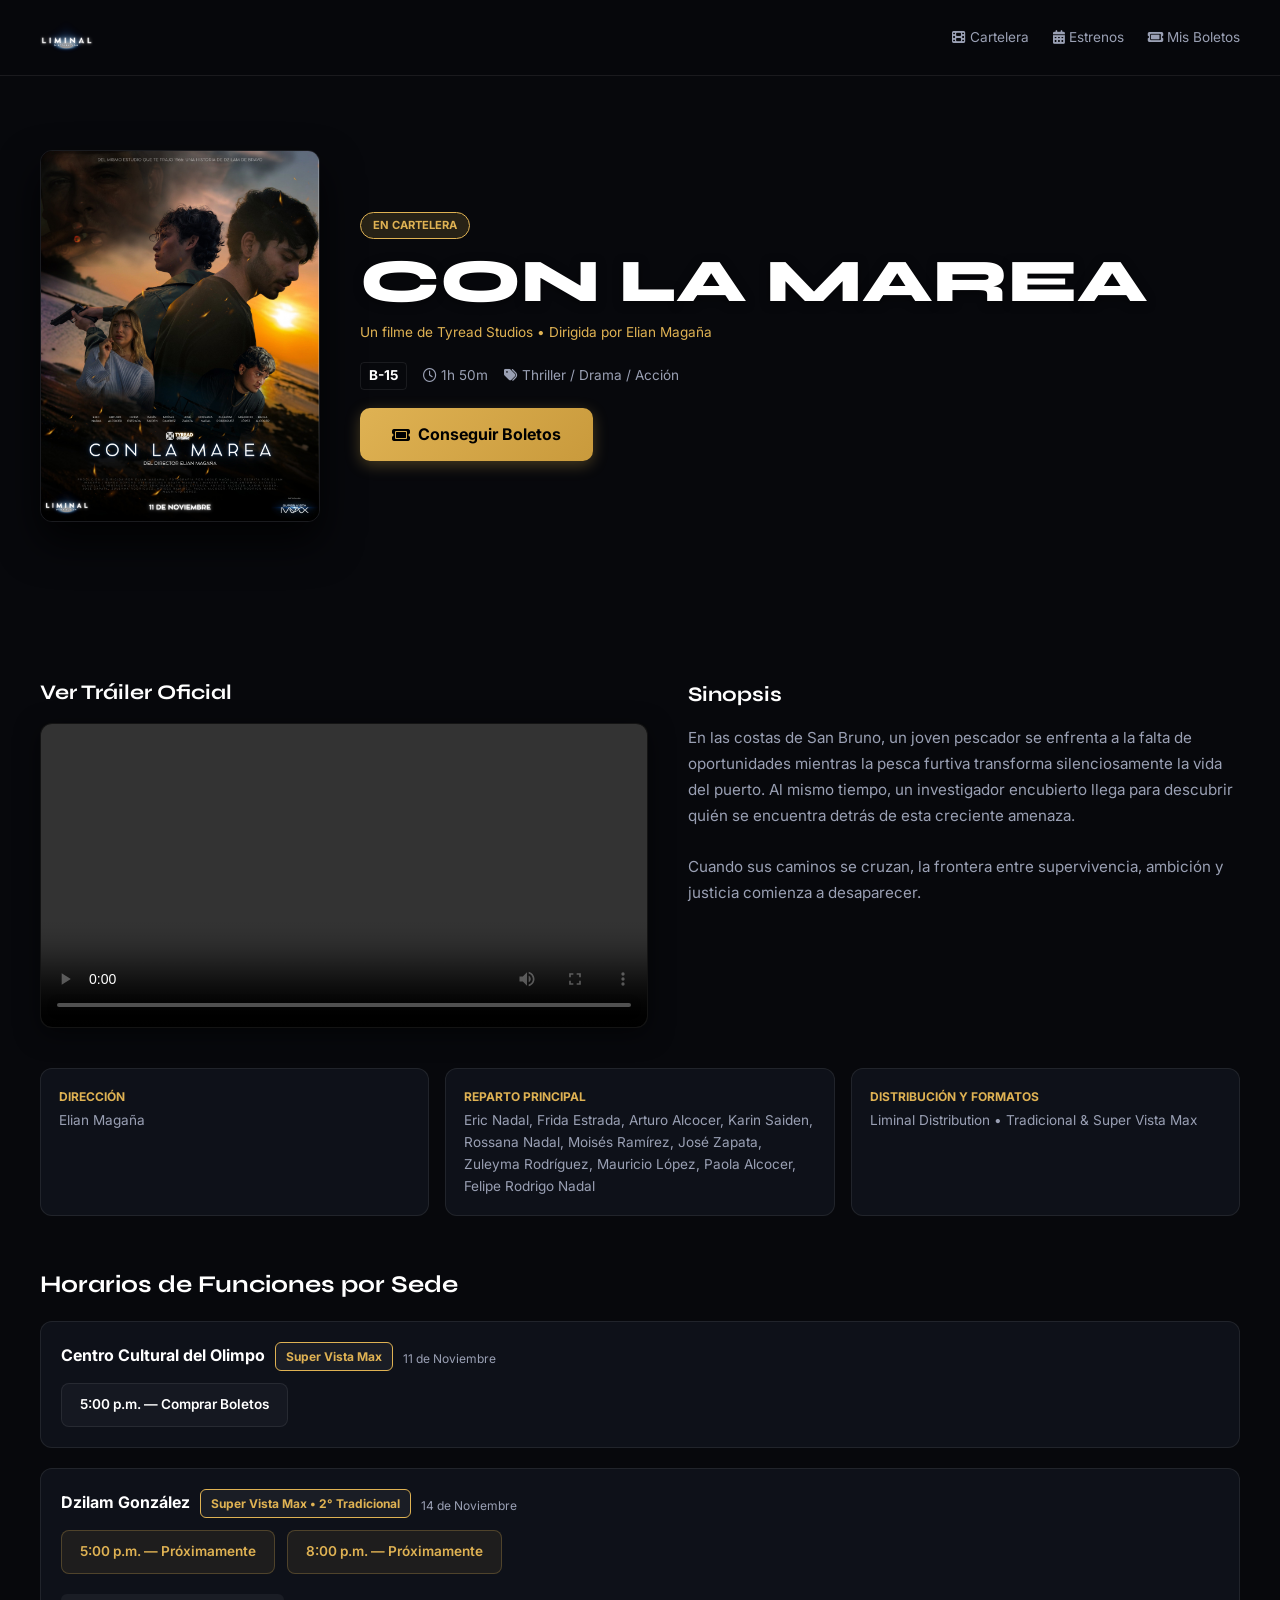
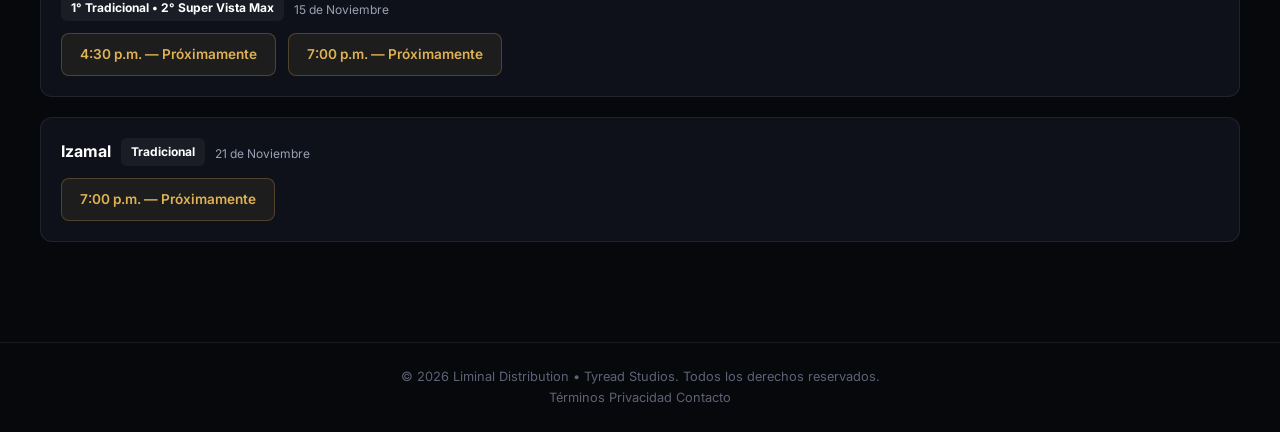
==== commit 3fdcb36c: "Restore index.html with original content" ====
--- a/index.html
+++ b/index.html
@@ -151,4 +151,4 @@
     </div>
   </footer>
 </body>
-</html>+</html>
